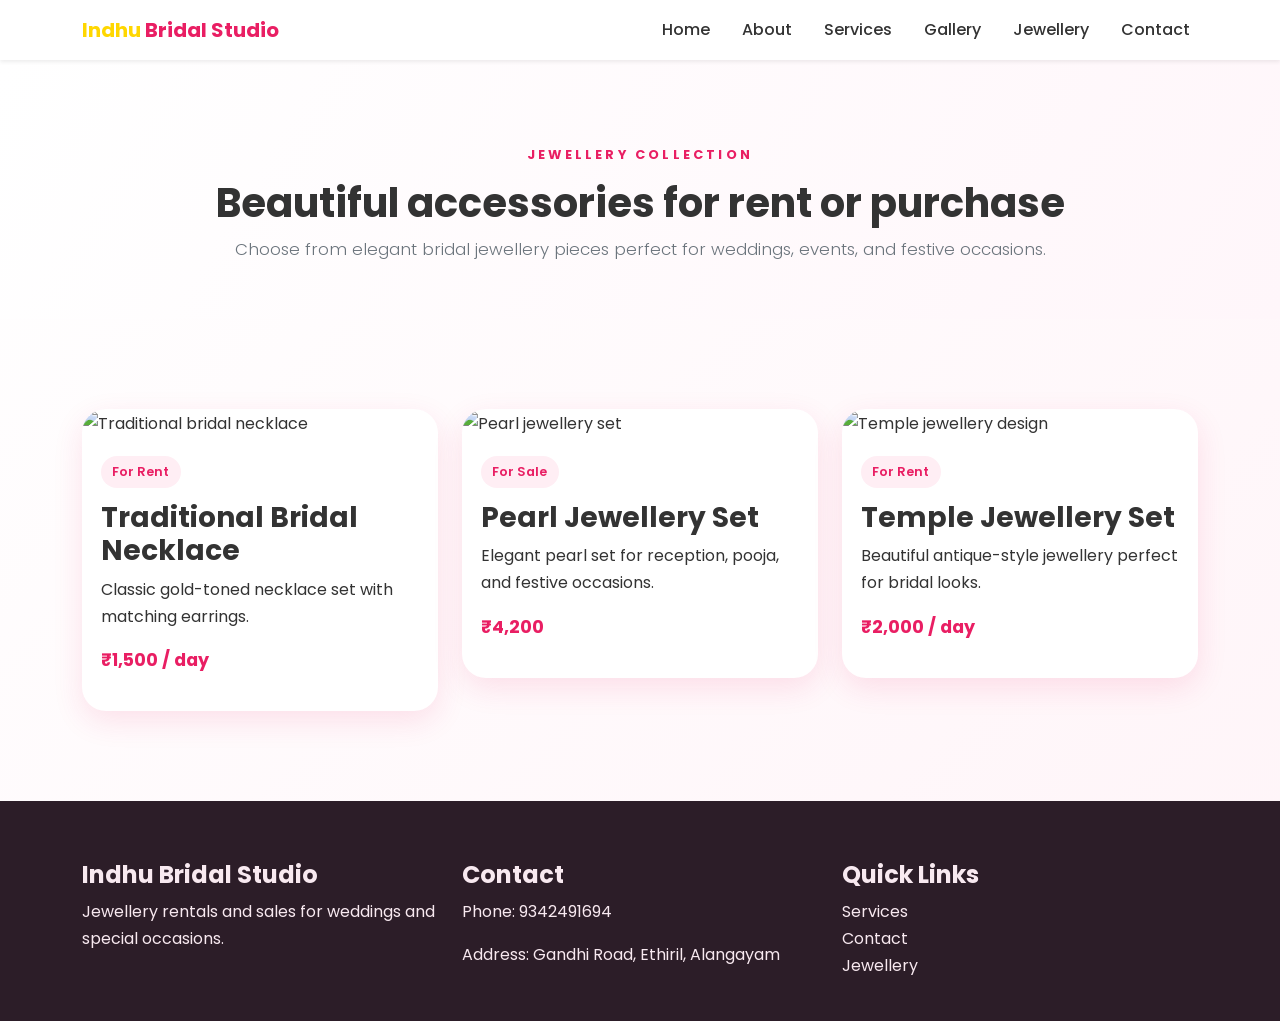
==== jewellery.html @ 1f91585e "Add files via upload" ====
<!DOCTYPE html>
<html lang="en">
  <head>
    <meta charset="UTF-8" />
    <meta name="viewport" content="width=device-width, initial-scale=1.0" />
    <meta name="description" content="Browse jewellery available for rent or sale at Indhu Bridal Studio & Beauty Care." />
    <title>Jewellery for Rent & Sale | Indhu Bridal Studio</title>
    <link rel="preconnect" href="https://fonts.googleapis.com" />
    <link rel="preconnect" href="https://fonts.gstatic.com" crossorigin />
    <link href="https://fonts.googleapis.com/css2?family=Poppins:wght@300;400;500;600;700&display=swap" rel="stylesheet" />
    <link href="https://cdn.jsdelivr.net/npm/bootstrap@5.3.3/dist/css/bootstrap.min.css" rel="stylesheet" />
    <link rel="stylesheet" href="style.css" />
  </head>
  <body>
    <nav class="navbar navbar-expand-lg navbar-light bg-white shadow-sm sticky-top">
      <div class="container">
        <a class="navbar-brand fw-bold" href="index.html">
          <span class="brand-accent">Indhu</span> Bridal Studio
        </a>
        <button class="navbar-toggler" type="button" data-bs-toggle="collapse" data-bs-target="#navbarNav" aria-controls="navbarNav" aria-expanded="false" aria-label="Toggle navigation">
          <span class="navbar-toggler-icon"></span>
        </button>
        <div class="collapse navbar-collapse justify-content-end" id="navbarNav">
          <ul class="navbar-nav gap-lg-3">
            <li class="nav-item"><a class="nav-link" href="index.html#home">Home</a></li>
            <li class="nav-item"><a class="nav-link" href="index.html#about">About</a></li>
            <li class="nav-item"><a class="nav-link" href="index.html#services">Services</a></li>
            <li class="nav-item"><a class="nav-link" href="index.html#gallery">Gallery</a></li>
            <li class="nav-item"><a class="nav-link active" href="jewellery.html">Jewellery</a></li>
            <li class="nav-item"><a class="nav-link" href="index.html#contact">Contact</a></li>
          </ul>
        </div>
      </div>
    </nav>

    <header class="jewellery-hero">
      <div class="container text-center">
        <p class="eyebrow">Jewellery Collection</p>
        <h1>Beautiful accessories for rent or purchase</h1>
        <p class="lead">Choose from elegant bridal jewellery pieces perfect for weddings, events, and festive occasions.</p>
      </div>
    </header>

    <main class="section">
      <div class="container">
        <div class="row g-4">
          <div class="col-md-6 col-lg-4">
            <div class="jewel-card">
              <img src="https://images.unsplash.com/photo-1617038260897-41a1f14a8ca0?auto=format&fit=crop&w=900&q=80" alt="Traditional bridal necklace" />
              <div class="jewel-body">
                <span class="tag">For Rent</span>
                <h3>Traditional Bridal Necklace</h3>
                <p>Classic gold-toned necklace set with matching earrings.</p>
                <p class="price-badge">₹1,500 / day</p>
              </div>
            </div>
          </div>
          <div class="col-md-6 col-lg-4">
            <div class="jewel-card">
              <img src="https://images.unsplash.com/photo-1617038260897-41a1f14a8ca0?auto=format&fit=crop&w=900&q=80" alt="Pearl jewellery set" />
              <div class="jewel-body">
                <span class="tag">For Sale</span>
                <h3>Pearl Jewellery Set</h3>
                <p>Elegant pearl set for reception, pooja, and festive occasions.</p>
                <p class="price-badge">₹4,200</p>
              </div>
            </div>
          </div>
          <div class="col-md-6 col-lg-4">
            <div class="jewel-card">
              <img src="https://images.unsplash.com/photo-1617038260897-41a1f14a8ca0?auto=format&fit=crop&w=900&q=80" alt="Temple jewellery design" />
              <div class="jewel-body">
                <span class="tag">For Rent</span>
                <h3>Temple Jewellery Set</h3>
                <p>Beautiful antique-style jewellery perfect for bridal looks.</p>
                <p class="price-badge">₹2,000 / day</p>
              </div>
            </div>
          </div>
        </div>
      </div>
    </main>

    <footer class="footer">
      <div class="container">
        <div class="row g-4">
          <div class="col-md-4">
            <h4>Indhu Bridal Studio</h4>
            <p>Jewellery rentals and sales for weddings and special occasions.</p>
          </div>
          <div class="col-md-4">
            <h4>Contact</h4>
            <p>Phone: 9342491694</p>
            <p>Address: Gandhi Road, Ethiril, Alangayam</p>
          </div>
          <div class="col-md-4">
            <h4>Quick Links</h4>
            <ul class="list-unstyled">
              <li><a href="index.html#services">Services</a></li>
              <li><a href="index.html#contact">Contact</a></li>
              <li><a href="jewellery.html">Jewellery</a></li>
            </ul>
          </div>
        </div>
      </div>
    </footer>

    <script src="https://cdn.jsdelivr.net/npm/bootstrap@5.3.3/dist/js/bootstrap.bundle.min.js"></script>
  </body>
</html>
---- style.css ----
:root {
  --pink: #E91E63;
  --pink-dark: #c2185b;
  --gold: #FFD700;
  --text: #333333;
  --muted: #6c757d;
  --bg: #fffdfd;
  --shadow: 0 10px 30px rgba(233, 30, 99, 0.12);
}

* {
  box-sizing: border-box;
}

html {
  scroll-behavior: smooth;
}

body {
  font-family: 'Poppins', sans-serif;
  color: var(--text);
  background: linear-gradient(135deg, #fff 0%, #fff4f8 100%);
  line-height: 1.7;
}

a {
  text-decoration: none;
  color: inherit;
}

.navbar-brand {
  color: var(--pink) !important;
  font-size: 1.25rem;
}

.brand-accent {
  color: var(--gold);
}

.navbar-nav .nav-link {
  color: var(--text) !important;
  font-weight: 500;
}

.navbar-nav .nav-link:hover {
  color: var(--pink) !important;
}

.hero-section {
  min-height: 90vh;
  display: flex;
  align-items: center;
  background: radial-gradient(circle at top left, rgba(255, 215, 0, 0.13), transparent 30%), linear-gradient(120deg, #fff 0%, #fff5f9 100%);
}

.eyebrow {
  display: inline-block;
  text-transform: uppercase;
  letter-spacing: 0.25em;
  font-size: 0.8rem;
  font-weight: 700;
  color: var(--pink);
  margin-bottom: 0.8rem;
}

h1, h2, h3, h4 {
  font-weight: 700;
}

.hero-section h1 {
  font-size: clamp(2.2rem, 4vw, 3.6rem);
  line-height: 1.2;
  margin-bottom: 1rem;
}

.lead {
  font-size: 1.05rem;
  color: var(--muted);
}

.btn-primary {
  background-color: var(--pink);
  border: none;
  color: #fff;
  border-radius: 50px;
  padding: 0.8rem 1.4rem;
  box-shadow: var(--shadow);
}

.btn-primary:hover {
  background-color: var(--pink-dark);
  transform: translateY(-2px);
}

.btn-outline {
  border: 1px solid var(--pink);
  color: var(--pink);
  border-radius: 50px;
  padding: 0.8rem 1.4rem;
}

.btn-outline:hover {
  background-color: var(--pink);
  color: #fff;
}

.hero-card, .contact-card, .info-box, .service-card, .gallery-item, .price-card, .testimonial-card {
  background: #fff;
  border-radius: 24px;
  box-shadow: var(--shadow);
  transition: all 0.3s ease;
}

.hero-card {
  overflow: hidden;
  padding: 0.6rem;
}

.hero-card img {
  width: 100%;
  height: 420px;
  object-fit: cover;
  border-radius: 18px;
}

.section {
  padding: 90px 0;
}

.bg-soft {
  background: rgba(255, 244, 248, 0.7);
}

.section-heading h2 {
  font-size: clamp(1.7rem, 3vw, 2.4rem);
  margin-bottom: 0.4rem;
}

.feature-card, .service-card, .price-card, .testimonial-card, .contact-card {
  padding: 1.4rem;
}

.feature-card:hover, .service-card:hover, .price-card:hover, .gallery-item:hover, .testimonial-card:hover {
  transform: translateY(-6px);
  box-shadow: 0 16px 35px rgba(233, 30, 99, 0.16);
}

.service-icon {
  font-size: 2rem;
  margin-bottom: 0.8rem;
}

.gallery-item {
  overflow: hidden;
  padding: 0.5rem;
}

.gallery-item img {
  width: 100%;
  height: 240px;
  object-fit: cover;
  border-radius: 16px;
  transition: transform 0.4s ease;
}

.gallery-item:hover img {
  transform: scale(1.06);
}

.price-card {
  text-align: center;
  border: 1px solid #f7dce8;
}

.price-card.featured {
  border: 2px solid var(--gold);
  background: linear-gradient(135deg, #fff8d9, #fff);
}

.price {
  font-size: 1.8rem;
  color: var(--pink);
  font-weight: 700;
}

.testimonial-slider {
  position: relative;
  min-height: 180px;
}

.testimonial-card {
  display: none;
  text-align: center;
}

.testimonial-card.active {
  display: block;
  animation: fadeIn 0.6s ease;
}

.rating-summary {
  background: #fff;
  border-radius: 20px;
  padding: 1.2rem;
  box-shadow: var(--shadow);
  text-align: center;
}

.rating-value {
  font-size: 2rem;
  font-weight: 700;
  color: var(--pink);
}

.stars {
  color: var(--gold);
  letter-spacing: 0.2em;
  font-size: 1rem;
  margin: 0.25rem 0;
}

@keyframes fadeIn {
  from { opacity: 0; transform: translateY(10px); }
  to { opacity: 1; transform: translateY(0); }
}

.maps-embed {
  width: 100%;
  min-height: 260px;
  border: 0;
  border-radius: 16px;
  margin: 1rem 0;
  box-shadow: var(--shadow);
}

.form-control {
  border-radius: 12px;
  padding: 0.85rem 1rem;
  border: 1px solid #f2d2de;
}

.form-control:focus {
  box-shadow: 0 0 0 0.2rem rgba(233, 30, 99, 0.15);
  border-color: var(--pink);
}

.footer {
  background: #2c1d28;
  color: #f8e9f0;
  padding: 60px 0 25px;
}

.footer a {
  color: #f8e9f0;
}

.footer-bottom {
  border-top: 1px solid rgba(255,255,255,0.12);
}

.social-links a {
  font-size: 1.2rem;
  margin-right: 0.8rem;
}

.scroll-top, .floating-whatsapp {
  position: fixed;
  right: 20px;
  display: grid;
  place-items: center;
  width: 50px;
  height: 50px;
  border-radius: 50%;
  background: var(--pink);
  color: white;
  box-shadow: var(--shadow);
  z-index: 1000;
  transition: all 0.3s ease;
}

.scroll-top {
  bottom: 90px;
  opacity: 0;
  visibility: hidden;
}

.scroll-top.show {
  opacity: 1;
  visibility: visible;
}

.floating-whatsapp {
  bottom: 20px;
  font-size: 1.4rem;
  background: #25D366;
}

.scroll-top:hover, .floating-whatsapp:hover {
  transform: translateY(-3px);
}

.jewellery-hero {
  background: linear-gradient(120deg, #fff 0%, #fff6fa 100%);
  padding: 80px 0 40px;
}

.jewel-card {
  border-radius: 24px;
  overflow: hidden;
  background: #fff;
  box-shadow: var(--shadow);
  transition: transform 0.3s ease;
}

.jewel-card:hover {
  transform: translateY(-5px);
}

.jewel-card img {
  width: 100%;
  height: 220px;
  object-fit: cover;
}

.jewel-body {
  padding: 1.2rem;
}

.tag {
  display: inline-block;
  padding: 0.3rem 0.7rem;
  border-radius: 999px;
  background: #ffeef4;
  color: var(--pink);
  font-size: 0.8rem;
  font-weight: 600;
  margin-bottom: 0.8rem;
}

.price-badge {
  color: var(--pink);
  font-weight: 700;
  font-size: 1.1rem;
}

@media (max-width: 768px) {
  .hero-section {
    min-height: auto;
    padding-top: 2rem;
  }

  .hero-card img {
    height: 300px;
  }

  .section {
    padding: 70px 0;
  }
}
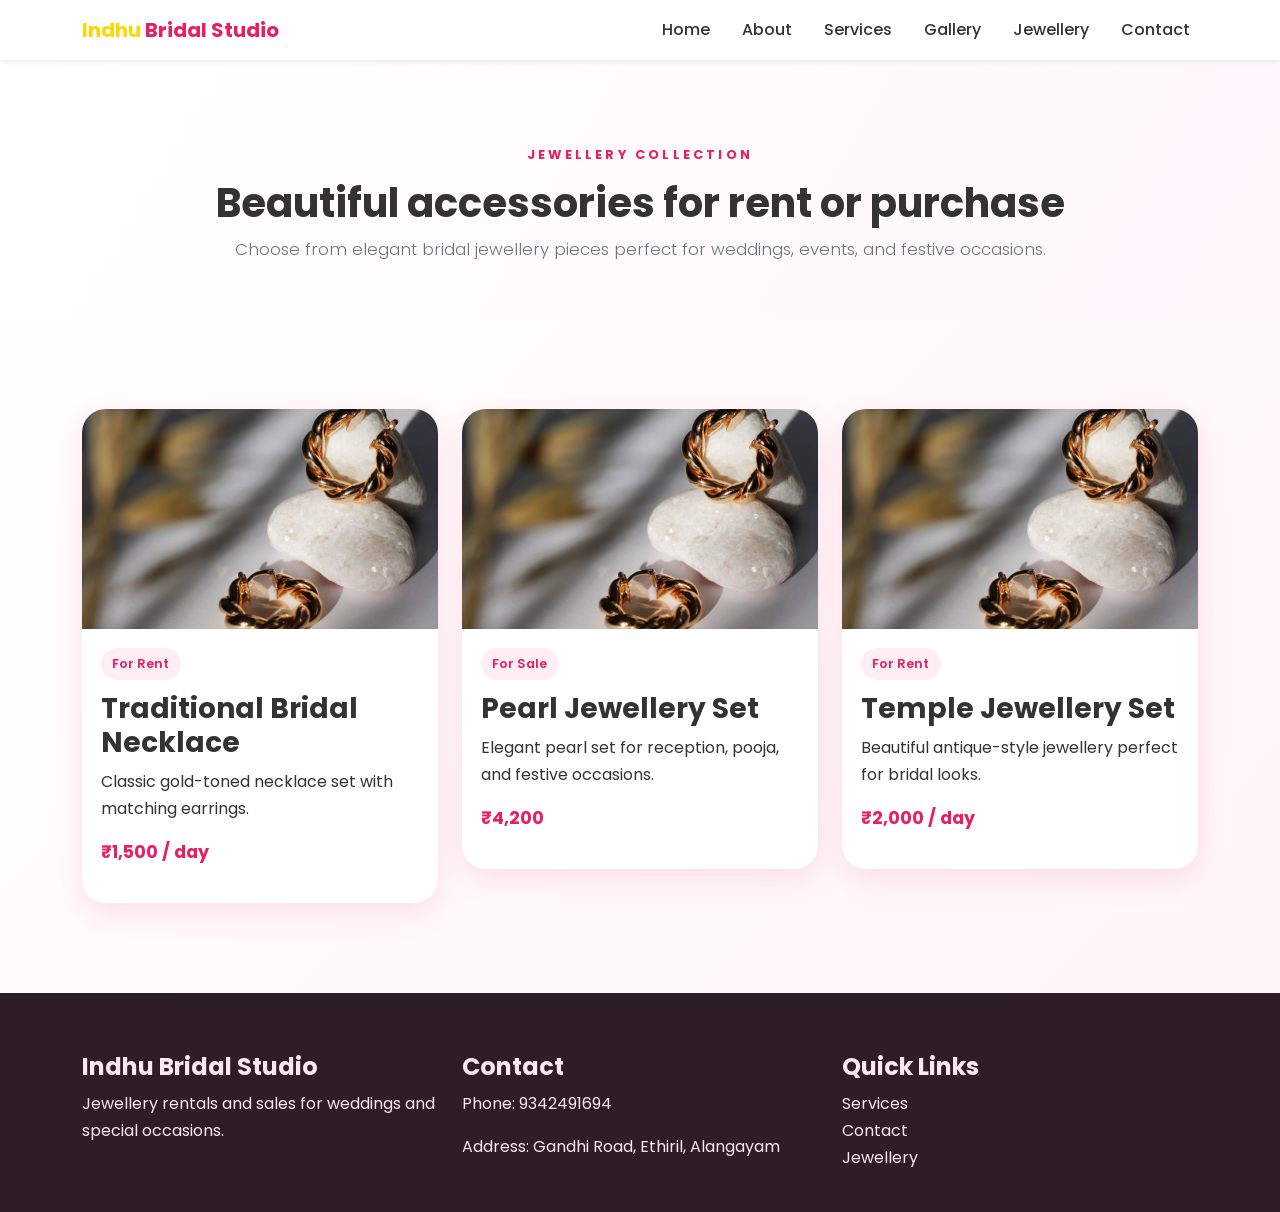
==== commit 630461e9: "photos" ====
--- a/jewellery.html
+++ b/jewellery.html
@@ -46,7 +46,7 @@
         <div class="row g-4">
           <div class="col-md-6 col-lg-4">
             <div class="jewel-card">
-              <img src="https://images.unsplash.com/photo-1617038260897-41a1f14a8ca0?auto=format&fit=crop&w=900&q=80" alt="Traditional bridal necklace" />
+              <img src="images/jewellery.jpg" alt="Traditional bridal necklace" />
               <div class="jewel-body">
                 <span class="tag">For Rent</span>
                 <h3>Traditional Bridal Necklace</h3>
@@ -57,7 +57,7 @@
           </div>
           <div class="col-md-6 col-lg-4">
             <div class="jewel-card">
-              <img src="https://images.unsplash.com/photo-1617038260897-41a1f14a8ca0?auto=format&fit=crop&w=900&q=80" alt="Pearl jewellery set" />
+              <img src="images/jewellery.jpg" alt="Pearl jewellery set" />
               <div class="jewel-body">
                 <span class="tag">For Sale</span>
                 <h3>Pearl Jewellery Set</h3>
@@ -68,7 +68,7 @@
           </div>
           <div class="col-md-6 col-lg-4">
             <div class="jewel-card">
-              <img src="https://images.unsplash.com/photo-1617038260897-41a1f14a8ca0?auto=format&fit=crop&w=900&q=80" alt="Temple jewellery design" />
+              <img src="images/jewellery.jpg" alt="Temple jewellery design" />
               <div class="jewel-body">
                 <span class="tag">For Rent</span>
                 <h3>Temple Jewellery Set</h3>
--- a/style.css
+++ b/style.css
@@ -14,6 +14,7 @@
 
 html {
   scroll-behavior: smooth;
+  overflow-x: hidden;
 }
 
 body {
@@ -21,6 +22,7 @@
   color: var(--text);
   background: linear-gradient(135deg, #fff 0%, #fff4f8 100%);
   line-height: 1.7;
+  overflow-x: hidden;
 }
 
 a {
@@ -357,3 +359,5 @@
     padding: 70px 0;
   }
 }
+
+
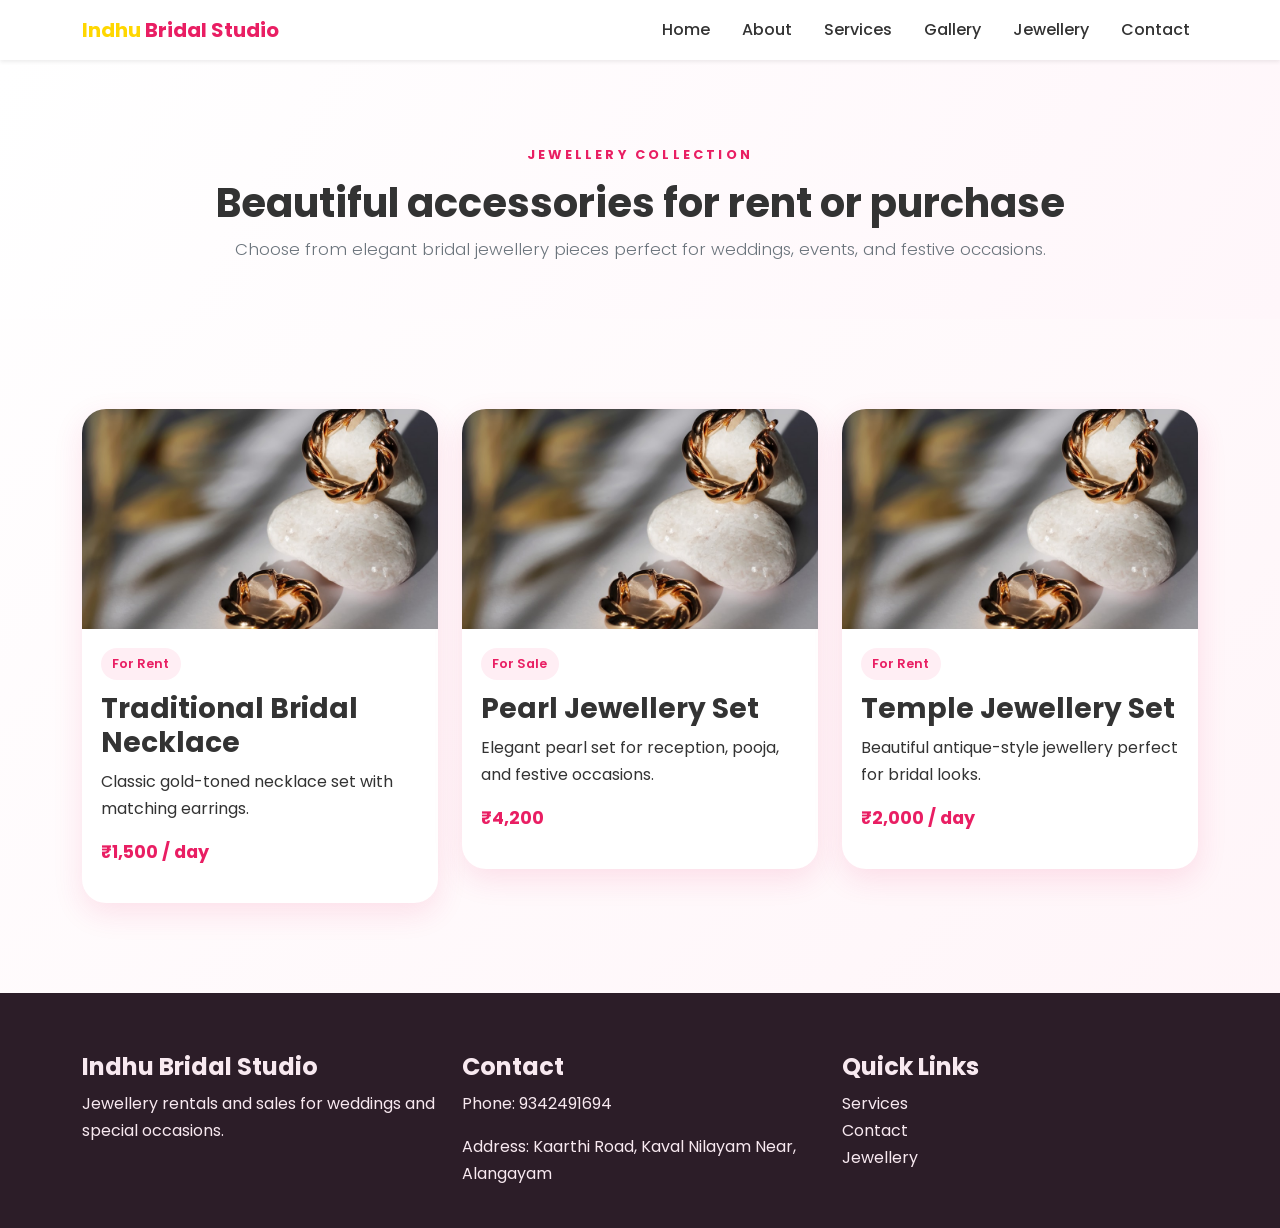
==== commit 5e55637c: "added some animation" ====
--- a/jewellery.html
+++ b/jewellery.html
@@ -91,7 +91,7 @@
           <div class="col-md-4">
             <h4>Contact</h4>
             <p>Phone: 9342491694</p>
-            <p>Address: Gandhi Road, Ethiril, Alangayam</p>
+            <p>Address: Kaarthi Road, Kaval Nilayam Near, Alangayam</p>
           </div>
           <div class="col-md-4">
             <h4>Quick Links</h4>
--- a/style.css
+++ b/style.css
@@ -361,3 +361,4 @@
 }
 
 
+
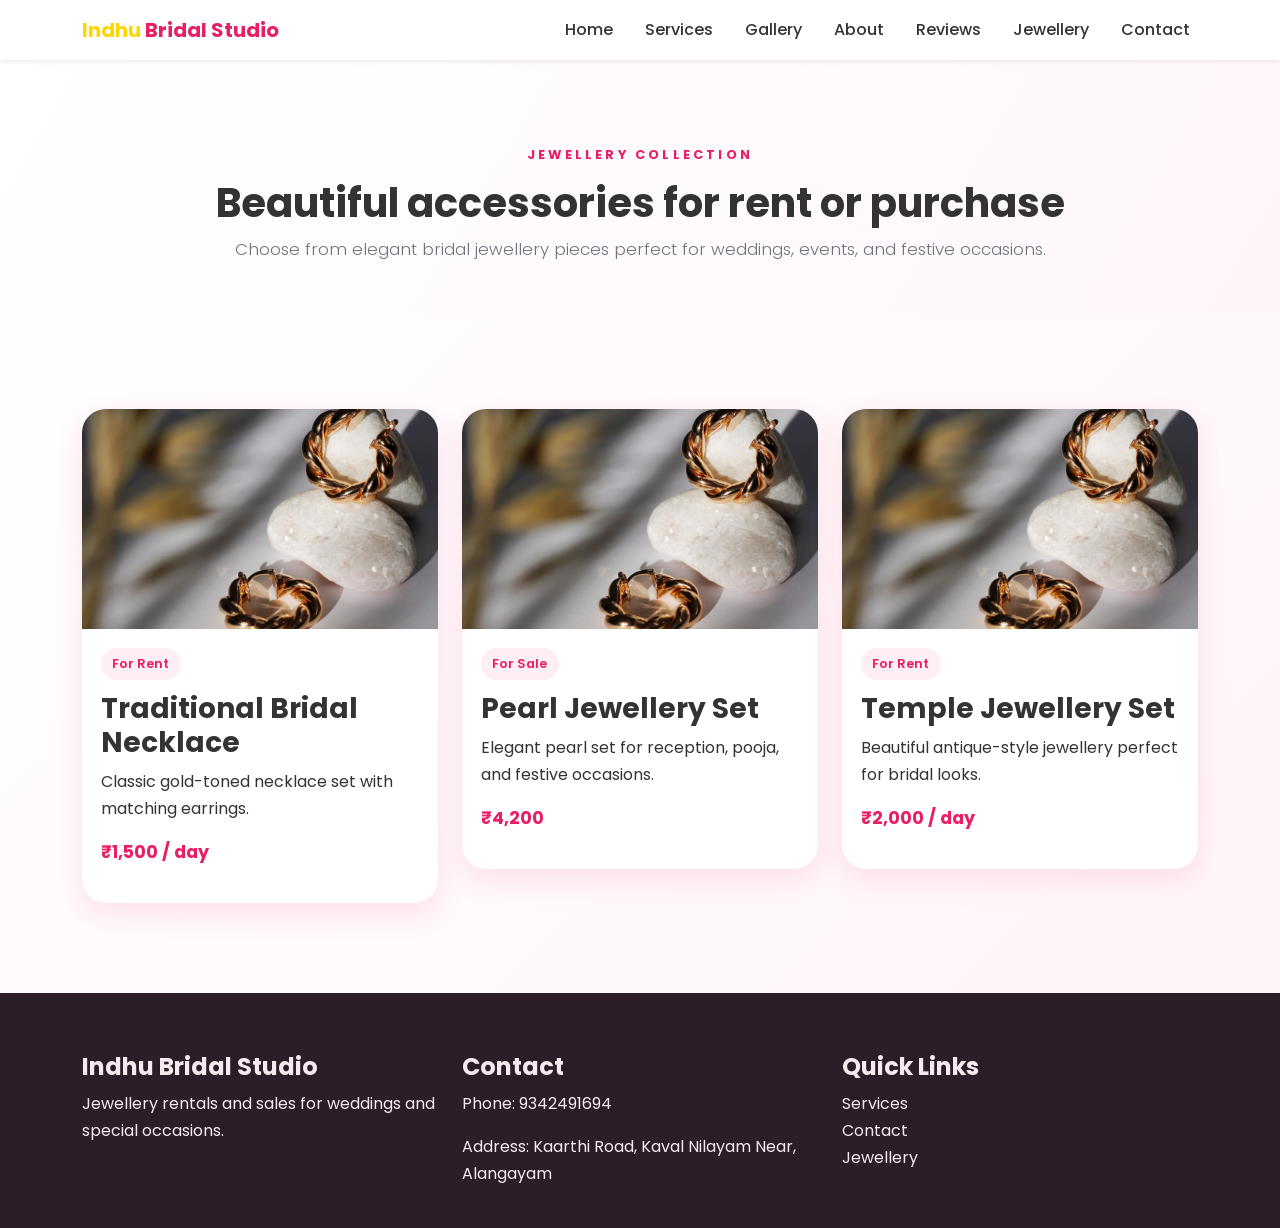
==== commit 51a44f4f: "updated navigation bar" ====
--- a/jewellery.html
+++ b/jewellery.html
@@ -23,9 +23,10 @@
         <div class="collapse navbar-collapse justify-content-end" id="navbarNav">
           <ul class="navbar-nav gap-lg-3">
             <li class="nav-item"><a class="nav-link" href="index.html#home">Home</a></li>
-            <li class="nav-item"><a class="nav-link" href="index.html#about">About</a></li>
             <li class="nav-item"><a class="nav-link" href="index.html#services">Services</a></li>
             <li class="nav-item"><a class="nav-link" href="index.html#gallery">Gallery</a></li>
+            <li class="nav-item"><a class="nav-link" href="index.html#about">About</a></li>
+            <li class="nav-item"><a class="nav-link" href="index.html#testimonials">Reviews</a></li>
             <li class="nav-item"><a class="nav-link active" href="jewellery.html">Jewellery</a></li>
             <li class="nav-item"><a class="nav-link" href="index.html#contact">Contact</a></li>
           </ul>
--- a/style.css
+++ b/style.css
@@ -152,21 +152,229 @@
   margin-bottom: 0.8rem;
 }
 
+.gallery-section {
+  position: relative;
+  overflow: hidden;
+  padding-top: 50px;
+  padding-bottom: 50px;
+  background-color: var(--bg-soft, #faf3f6);
+}
+
+.gallery-grid {
+  display: grid;
+  grid-template-columns: repeat(3, 1fr);
+  gap: 2px;
+  margin-top: 5px;
+}
+
 .gallery-item {
+  position: relative;
+  border-radius: 10px;
   overflow: hidden;
-  padding: 0.5rem;
+  box-shadow: 0 10px 30px rgba(0, 0, 0, 0.05);
+  aspect-ratio: 4 / 5;
+  background-color: #2c1d28;
+  cursor: pointer;
+  transition: transform 0.4s cubic-bezier(0.165, 0.84, 0.44, 1), box-shadow 0.4s ease;
 }
 
 .gallery-item img {
   width: 100%;
-  height: 240px;
+  height: 100%;
   object-fit: cover;
-  border-radius: 16px;
-  transition: transform 0.4s ease;
+  display: block;
+  transition: transform 0.6s cubic-bezier(0.165, 0.84, 0.44, 1);
+}
+
+.gallery-item-overlay {
+  position: absolute;
+  inset: 0;
+  background: linear-gradient(to top, rgba(44, 29, 40, 0.88) 0%, rgba(44, 29, 40, 0.2) 100%);
+  display: flex;
+  align-items: flex-end;
+  justify-content: center;
+  padding: 1.5rem;
+  opacity: 0;
+  transition: opacity 0.4s ease;
+}
+
+.view-btn {
+  font-family: 'Poppins', sans-serif;
+  font-size: 0.9rem;
+  font-weight: 500;
+  color: #fff;
+  background: var(--pink, #E91E63);
+  padding: 0.6rem 1.2rem;
+  border-radius: 999px;
+  box-shadow: 0 4px 15px rgba(233, 30, 99, 0.3);
+  transform: translateY(10px);
+  transition: transform 0.4s cubic-bezier(0.165, 0.84, 0.44, 1);
+}
+
+.gallery-item:hover {
+  transform: translateY(-8px);
+  box-shadow: 0 20px 40px rgba(44, 29, 40, 0.15);
 }
 
 .gallery-item:hover img {
   transform: scale(1.06);
+}
+
+.gallery-item:hover .gallery-item-overlay {
+  opacity: 1;
+}
+
+.gallery-item:hover .view-btn {
+  transform: translateY(0);
+}
+
+.gallery-description {
+  max-width: 700px;
+  margin: 0 auto;
+  color: var(--muted, #666);
+  font-size: 1.04rem;
+  line-height: 1.8;
+}
+
+.gallery-section .reveal {
+  opacity: 0;
+  transform: translateY(24px);
+  transition: opacity 0.75s ease, transform 0.75s ease;
+}
+
+.gallery-section .reveal.is-visible {
+  opacity: 1;
+  transform: translateY(0);
+}
+
+@media (prefers-reduced-motion: reduce) {
+  .gallery-item,
+  .gallery-item img,
+  .gallery-item-overlay,
+  .view-btn,
+  .gallery-section .reveal {
+    transition: none !important;
+    animation: none !important;
+  }
+}
+
+.gallery-modal {
+  position: fixed;
+  inset: 0;
+  background: rgba(17, 17, 17, 0.8);
+  display: flex;
+  align-items: center;
+  justify-content: center;
+  padding: 1.5rem;
+  opacity: 0;
+  visibility: hidden;
+  transition: opacity 0.35s ease, visibility 0.35s ease;
+  z-index: 2000;
+}
+
+.gallery-modal.is-open {
+  opacity: 1;
+  visibility: visible;
+}
+
+.gallery-modal-inner {
+  position: relative;
+  width: min(1040px, 100%);
+  display: grid;
+  grid-template-columns: auto minmax(0, 1fr) auto;
+  align-items: center;
+  gap: 1rem;
+}
+
+.gallery-modal-stage {
+  position: relative;
+  background: rgba(255, 255, 255, 0.04);
+  border-radius: 24px;
+  overflow: hidden;
+  box-shadow: 0 30px 80px rgba(0, 0, 0, 0.35);
+}
+
+.gallery-modal-stage img {
+  display: block;
+  width: min(86vw, 900px);
+  max-height: 82vh;
+  object-fit: contain;
+  border-radius: 24px;
+}
+
+.gallery-modal-caption {
+  position: absolute;
+  left: 1.2rem;
+  bottom: 1.2rem;
+  padding: 0.45rem 0.85rem;
+  border-radius: 999px;
+  background: rgba(255, 255, 255, 0.16);
+  backdrop-filter: blur(6px);
+  color: #fff;
+  font-size: 0.8rem;
+  letter-spacing: 0.08em;
+  text-transform: uppercase;
+}
+
+.gallery-modal-nav,
+.gallery-modal-close {
+  width: 48px;
+  height: 48px;
+  border: 1px solid rgba(255, 255, 255, 0.25);
+  border-radius: 50%;
+  background: rgba(255, 255, 255, 0.08);
+  color: #fff;
+  font-size: 1.5rem;
+  line-height: 1;
+  display: inline-flex;
+  align-items: center;
+  justify-content: center;
+  cursor: pointer;
+  transition: transform 0.3s ease, background 0.3s ease;
+}
+
+.gallery-modal-nav:hover,
+.gallery-modal-close:hover {
+  transform: translateY(-2px);
+  background: rgba(255, 255, 255, 0.16);
+}
+
+.gallery-modal-close {
+  position: absolute;
+  top: 1.25rem;
+  right: 1.25rem;
+  z-index: 2;
+}
+
+@media (max-width: 768px) {
+  .gallery-grid {
+    grid-template-columns: repeat(2, minmax(0, 1fr));
+    gap: 10px;
+  }
+
+  .gallery-modal-inner {
+    grid-template-columns: 1fr;
+  }
+
+  .gallery-modal-nav {
+    display: none;
+  }
+}
+
+@media (max-width: 576px) {
+  .gallery-grid {
+    grid-template-columns: 1fr;
+    gap: 15px;
+  }
+
+  .gallery-modal {
+    padding: 1rem;
+  }
+
+  .gallery-modal-stage img {
+    width: 92vw;
+    max-height: 65vh;
+  }
 }
 
 .price-card {
@@ -265,40 +473,141 @@
   margin-right: 0.8rem;
 }
 
+.floating-actions-stack {
+  position: fixed;
+  bottom: 24px;
+  right: 24px;
+  display: flex;
+  flex-direction: column;
+  align-items: flex-end;
+  gap: 16px;
+  z-index: 1000;
+  transition: bottom 0.4s cubic-bezier(0.16, 1, 0.3, 1);
+}
+
 .scroll-top, .floating-whatsapp {
-  position: fixed;
-  right: 20px;
-  display: grid;
-  place-items: center;
+  display: flex;
+  align-items: center;
+  justify-content: center;
   width: 50px;
   height: 50px;
   border-radius: 50%;
-  background: var(--pink);
   color: white;
   box-shadow: var(--shadow);
-  z-index: 1000;
-  transition: all 0.3s ease;
+  transition: all 0.3s cubic-bezier(0.25, 1, 0.5, 1);
 }
 
 .scroll-top {
-  bottom: 90px;
+  background: var(--pink);
   opacity: 0;
   visibility: hidden;
+  pointer-events: none;
+  transform: scale(0.8);
+  height: 0;
+  margin-top: -16px; /* Offsets the flex gap when hidden */
+  transition: opacity 0.3s cubic-bezier(0.25, 1, 0.5, 1), 
+              transform 0.3s cubic-bezier(0.25, 1, 0.5, 1), 
+              height 0.3s cubic-bezier(0.25, 1, 0.5, 1), 
+              margin-top 0.3s cubic-bezier(0.25, 1, 0.5, 1);
 }
 
 .scroll-top.show {
   opacity: 1;
   visibility: visible;
+  pointer-events: auto;
+  transform: scale(1);
+  height: 50px;
+  margin-top: 0;
 }
 
 .floating-whatsapp {
-  bottom: 20px;
   font-size: 1.4rem;
   background: #25D366;
 }
 
 .scroll-top:hover, .floating-whatsapp:hover {
-  transform: translateY(-3px);
+  transform: translateY(-3px) scale(1.05);
+}
+
+/* Premium Success Toast */
+.whatsapp-success-toast {
+  position: fixed;
+  bottom: 24px;
+  left: 24px;
+  background: rgba(41, 13, 37, 0.95);
+  backdrop-filter: blur(12px);
+  border: 1px solid rgba(212, 175, 122, 0.3);
+  padding: 16px 20px;
+  border-radius: 16px;
+  box-shadow: 0 10px 30px rgba(0, 0, 0, 0.2);
+  display: flex;
+  align-items: center;
+  gap: 14px;
+  z-index: 1100;
+  max-width: 380px;
+  opacity: 0;
+  visibility: hidden;
+  transform: translateY(20px) scale(0.95);
+  transition: all 0.4s cubic-bezier(0.16, 1, 0.3, 1);
+}
+
+.whatsapp-success-toast.show {
+  opacity: 1;
+  visibility: visible;
+  transform: translateY(0) scale(1);
+}
+
+.whatsapp-success-toast .toast-icon {
+  font-size: 24px;
+  background: rgba(212, 175, 122, 0.15);
+  padding: 8px;
+  border-radius: 12px;
+  display: flex;
+  align-items: center;
+  justify-content: center;
+}
+
+.whatsapp-success-toast .toast-content {
+  flex: 1;
+}
+
+.whatsapp-success-toast .toast-title {
+  font-family: 'Poppins', sans-serif;
+  font-size: 14px;
+  font-weight: 600;
+  color: #D4AF7A;
+  margin: 0 0 4px 0;
+}
+
+.whatsapp-success-toast .toast-msg {
+  font-family: 'Poppins', sans-serif;
+  font-size: 12px;
+  color: rgba(255, 255, 255, 0.85);
+  margin: 0;
+  line-height: 1.4;
+}
+
+.whatsapp-success-toast .toast-close-btn {
+  background: none;
+  border: none;
+  color: rgba(255, 255, 255, 0.5);
+  font-size: 20px;
+  cursor: pointer;
+  padding: 0 4px;
+  transition: color 0.2s ease;
+}
+
+.whatsapp-success-toast .toast-close-btn:hover {
+  color: #FFFFFF;
+}
+
+@media (max-width: 576px) {
+  .whatsapp-success-toast {
+    left: 16px;
+    right: 16px;
+    max-width: none;
+    bottom: 16px;
+  }
 }
 
 .jewellery-hero {
@@ -360,5 +669,228 @@
   }
 }
 
-
-
+.about-section {
+  position: relative;
+  overflow: hidden;
+}
+
+.about-section::before,
+.about-section::after {
+  content: '';
+  position: absolute;
+  border-radius: 50%;
+  filter: blur(60px);
+  opacity: 0.25;
+  pointer-events: none;
+}
+
+.about-section::before {
+  width: 220px;
+  height: 220px;
+  background: var(--gold);
+  top: 80px;
+  left: -80px;
+}
+
+.about-section::after {
+  width: 260px;
+  height: 260px;
+  background: var(--pink);
+  right: -100px;
+  bottom: 80px;
+}
+
+.about-hero {
+  max-width: min(780px, calc(100% - 2rem));
+  margin: 0 auto;
+  padding: 5.5rem 0 5.75rem;
+  text-align: center;
+  position: relative;
+  isolation: isolate;
+}
+
+.about-hero::before {
+  content: '';
+  position: absolute;
+  inset: 3% 4% auto 4%;
+  height: 94%;
+  border-radius: 32px;
+  z-index: -1;
+  pointer-events: none;
+  animation: aboutFrameGlow 7s ease-in-out infinite alternate;
+}
+
+.about-section .eyebrow {
+  letter-spacing: 0.32em;
+  font-size: 0.8rem;
+  margin-bottom: 1rem;
+}
+
+.about-heading {
+  font-family: 'Playfair Display', serif;
+  font-size: clamp(2.2rem, 4.2vw, 3.2rem);
+  line-height: 1.14;
+  letter-spacing: 0.02em;
+  color: var(--text);
+  margin: 0 auto 1.1rem;
+  max-width: 760px;
+}
+
+.about-divider {
+  width: 86px;
+  height: 1px;
+  margin: 1.2rem auto 1.5rem;
+  background: linear-gradient(90deg, transparent, var(--pink), transparent);
+}
+
+.about-paragraph {
+  max-width: 720px;
+  margin: 0 auto;
+  font-size: clamp(1.05rem, 1.15vw, 1.18rem);
+  line-height: 1.95;
+  color: var(--muted);
+}
+
+.about-service-highlight {
+  color: var(--pink-dark);
+  font-weight: 600;
+  letter-spacing: 0.01em;
+}
+
+.about-section .reveal.is-visible .about-heading {
+  animation: aboutFadeUp 0.8s cubic-bezier(0.2, 0.8, 0.2, 1) both;
+}
+
+.about-section .reveal.is-visible .about-divider {
+  animation: aboutDivider 0.9s cubic-bezier(0.2, 0.8, 0.2, 1) 0.15s both;
+}
+
+.about-section .reveal.is-visible .about-paragraph {
+  animation: aboutFadeUp 1s cubic-bezier(0.2, 0.8, 0.2, 1) 0.25s both;
+}
+
+@keyframes aboutFadeUp {
+  from {
+    opacity: 0;
+    transform: translateY(22px);
+  }
+  to {
+    opacity: 1;
+    transform: translateY(0);
+  }
+}
+
+@keyframes aboutDivider {
+  from {
+    transform: scaleX(0.7);
+    opacity: 0;
+  }
+  to {
+    transform: scaleX(1);
+    opacity: 1;
+  }
+}
+
+@keyframes aboutFrameGlow {
+  0% {
+    transform: translateY(0px);
+    opacity: 0.55;
+  }
+  100% {
+    transform: translateY(-6px);
+    opacity: 0.9;
+  }
+}
+
+@media (max-width: 768px) {
+  .about-hero {
+    padding: 4.2rem 0 4.6rem;
+  }
+
+  .about-heading {
+    font-size: clamp(1.8rem, 5vw, 2.5rem);
+  }
+}
+
+@media (max-width: 576px) {
+  .about-hero {
+    max-width: 100%;
+    padding: 3.4rem 0 3.8rem;
+  }
+
+  .about-heading {
+    font-size: clamp(1.7rem, 4.6vw, 2.2rem);
+    line-height: 1.2;
+  }
+
+  .about-paragraph {
+    font-size: 0.98rem;
+    line-height: 1.8;
+  }
+}
+
+@media (prefers-reduced-motion: reduce) {
+  .reveal {
+    transition: none !important;
+    transform: none !important;
+  }
+
+  .about-hero::before,
+  .about-section .reveal.is-visible .about-heading,
+  .about-section .reveal.is-visible .about-divider,
+  .about-section .reveal.is-visible .about-paragraph {
+    animation: none !important;
+  }
+}
+
+.reveal {
+  opacity: 0;
+  transform: translateY(20px);
+  transition: opacity 0.7s ease, transform 0.7s ease;
+}
+
+.reveal.fade-left {
+  transform: translateX(-18px);
+}
+
+.reveal.fade-right {
+  transform: translateX(18px);
+}
+
+.reveal.is-visible {
+  opacity: 1;
+  transform: translate(0, 0);
+}
+
+@keyframes floatSoft {
+  0%, 100% { transform: translateY(0px); }
+  50% { transform: translateY(-8px); }
+}
+
+@media (max-width: 768px) {
+  .about-portrait-card img {
+    height: 360px;
+  }
+
+  .about-philosophy, .about-statement {
+    padding: 1.5rem 1rem;
+  }
+}
+
+@media (max-width: 576px) {
+  .about-badge {
+    position: relative;
+    left: 0;
+    bottom: 0;
+    margin-top: 0.8rem;
+    display: inline-flex;
+  }
+
+  .about-portrait-card {
+    padding: 0.75rem;
+  }
+
+  .about-portrait-card img {
+    height: 320px;
+  }
+}
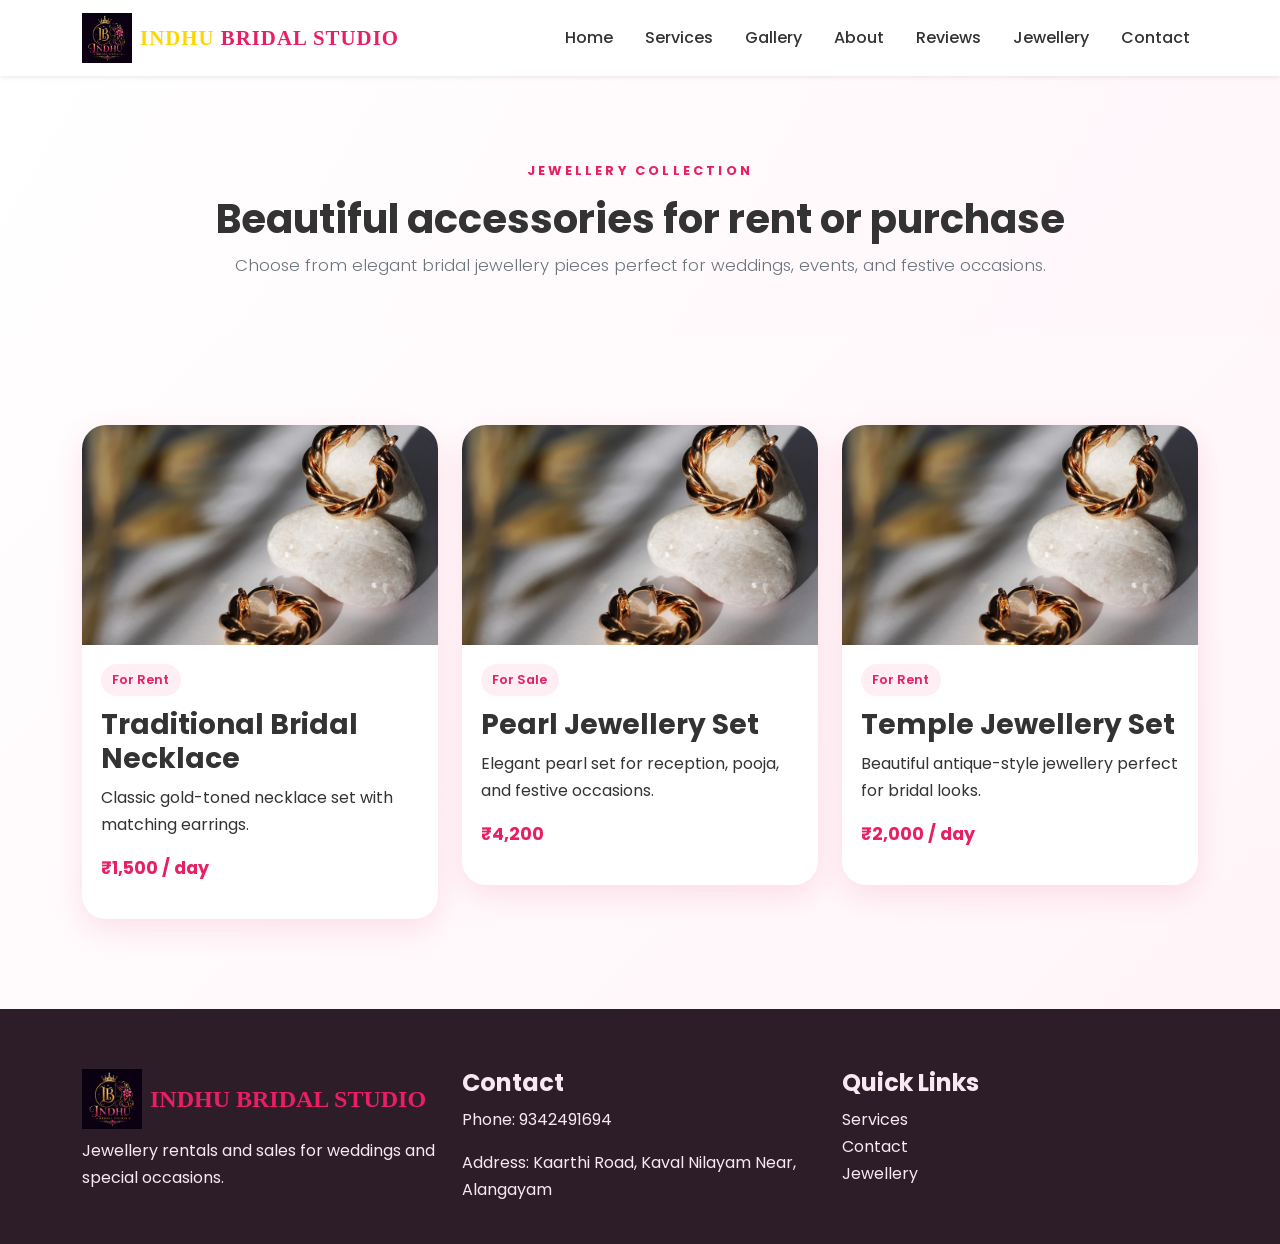
==== commit f69a9276: "added logo" ====
--- a/jewellery.html
+++ b/jewellery.html
@@ -14,8 +14,9 @@
   <body>
     <nav class="navbar navbar-expand-lg navbar-light bg-white shadow-sm sticky-top">
       <div class="container">
-        <a class="navbar-brand fw-bold" href="index.html">
-          <span class="brand-accent">Indhu</span> Bridal Studio
+        <a class="navbar-brand fw-bold d-flex align-items-center gap-2" href="index.html">
+          <img src="images/indhulogo.jpeg" alt="INDHU BRIDAL STUDIO" class="navbar-logo" />
+          <span class="brand-text"><span class="brand-accent">INDHU</span> BRIDAL STUDIO</span>
         </a>
         <button class="navbar-toggler" type="button" data-bs-toggle="collapse" data-bs-target="#navbarNav" aria-controls="navbarNav" aria-expanded="false" aria-label="Toggle navigation">
           <span class="navbar-toggler-icon"></span>
@@ -86,7 +87,10 @@
       <div class="container">
         <div class="row g-4">
           <div class="col-md-4">
-            <h4>Indhu Bridal Studio</h4>
+            <div class="d-flex align-items-center gap-2 mb-2">
+              <img src="images/indhulogo.jpeg" alt="INDHU BRIDAL STUDIO" class="footer-logo" />
+              <h4 class="mb-0" style="font-family: 'Playfair Display', serif; font-weight: 700; color: var(--pink);">INDHU BRIDAL STUDIO</h4>
+            </div>
             <p>Jewellery rentals and sales for weddings and special occasions.</p>
           </div>
           <div class="col-md-4">
--- a/style.css
+++ b/style.css
@@ -35,8 +35,58 @@
   font-size: 1.25rem;
 }
 
+.navbar-logo {
+  height: 50px;
+  width: auto;
+  object-fit: contain;
+}
+
+.mobile-navbar-logo {
+  height: 45px;
+  width: auto;
+  object-fit: contain;
+}
+
+.footer-logo {
+  height: 60px;
+  width: auto;
+  object-fit: contain;
+  margin-bottom: 0px;
+}
+
 .brand-accent {
   color: var(--gold);
+}
+
+.mobile-brand-title {
+  font-family: 'Playfair Display', serif;
+  font-size: 18px;
+  font-weight: 700;
+  letter-spacing: 0.05em;
+  color: #FFFFFF;
+  line-height: 1.1;
+  transition: color 0.4s ease;
+}
+
+.mobile-top-bar.scrolled .mobile-brand-title,
+.mobile-top-bar.bright-bg .mobile-brand-title {
+  color: #1C1C1C;
+}
+
+.mobile-panel-brand-title {
+  font-family: 'Playfair Display', serif;
+  font-size: 18px;
+  font-weight: 700;
+  letter-spacing: 0.05em;
+  color: #1C1C1C;
+  line-height: 1.1;
+}
+
+.navbar-brand .brand-text {
+  font-family: 'Playfair Display', serif;
+  font-weight: 700;
+  letter-spacing: 0.05em;
+  font-size: 1.3rem;
 }
 
 .navbar-nav .nav-link {
@@ -65,7 +115,10 @@
   margin-bottom: 0.8rem;
 }
 
-h1, h2, h3, h4 {
+h1,
+h2,
+h3,
+h4 {
   font-weight: 700;
 }
 
@@ -106,7 +159,13 @@
   color: #fff;
 }
 
-.hero-card, .contact-card, .info-box, .service-card, .gallery-item, .price-card, .testimonial-card {
+.hero-card,
+.contact-card,
+.info-box,
+.service-card,
+.gallery-item,
+.price-card,
+.testimonial-card {
   background: #fff;
   border-radius: 24px;
   box-shadow: var(--shadow);
@@ -138,11 +197,19 @@
   margin-bottom: 0.4rem;
 }
 
-.feature-card, .service-card, .price-card, .testimonial-card, .contact-card {
+.feature-card,
+.service-card,
+.price-card,
+.testimonial-card,
+.contact-card {
   padding: 1.4rem;
 }
 
-.feature-card:hover, .service-card:hover, .price-card:hover, .gallery-item:hover, .testimonial-card:hover {
+.feature-card:hover,
+.service-card:hover,
+.price-card:hover,
+.gallery-item:hover,
+.testimonial-card:hover {
   transform: translateY(-6px);
   box-shadow: 0 16px 35px rgba(233, 30, 99, 0.16);
 }
@@ -161,35 +228,41 @@
 }
 
 .gallery-grid {
-  display: grid;
-  grid-template-columns: repeat(3, 1fr);
-  gap: 2px;
-  margin-top: 5px;
-}
+
+  column-count: 3;
+
+  column-gap: 20px;
+
+}
+
 
 .gallery-item {
   position: relative;
-  border-radius: 10px;
   overflow: hidden;
   box-shadow: 0 10px 30px rgba(0, 0, 0, 0.05);
-  aspect-ratio: 4 / 5;
+  display: inline-block;
   background-color: #2c1d28;
   cursor: pointer;
+  break-inside: avoid;
+  width: 100%;
+  margin-bottom: 20px;
   transition: transform 0.4s cubic-bezier(0.165, 0.84, 0.44, 1), box-shadow 0.4s ease;
 }
 
 .gallery-item img {
   width: 100%;
-  height: 100%;
+  height: auto;
   object-fit: cover;
   display: block;
+  object-fit: unset;
+  border-radius: 5px;
   transition: transform 0.6s cubic-bezier(0.165, 0.84, 0.44, 1);
 }
 
 .gallery-item-overlay {
   position: absolute;
   inset: 0;
-  background: linear-gradient(to top, rgba(44, 29, 40, 0.88) 0%, rgba(44, 29, 40, 0.2) 100%);
+  background: linear-gradient(to top, rgba(0, 0, 0, .45), rgba(0, 0, 0, 0));
   display: flex;
   align-items: flex-end;
   justify-content: center;
@@ -217,7 +290,7 @@
 }
 
 .gallery-item:hover img {
-  transform: scale(1.06);
+  transform: scale(1.03);
 }
 
 .gallery-item:hover .gallery-item-overlay {
@@ -248,6 +321,7 @@
 }
 
 @media (prefers-reduced-motion: reduce) {
+
   .gallery-item,
   .gallery-item img,
   .gallery-item-overlay,
@@ -256,6 +330,16 @@
     transition: none !important;
     animation: none !important;
   }
+}
+
+.gallery-item img {
+
+  image-rendering: auto;
+
+  backface-visibility: hidden;
+
+  transform: translateZ(0);
+
 }
 
 .gallery-modal {
@@ -348,8 +432,8 @@
 
 @media (max-width: 768px) {
   .gallery-grid {
-    grid-template-columns: repeat(2, minmax(0, 1fr));
-    gap: 10px;
+    column-count: 2;
+    column-gap: 15px;
   }
 
   .gallery-modal-inner {
@@ -363,8 +447,19 @@
 
 @media (max-width: 576px) {
   .gallery-grid {
-    grid-template-columns: 1fr;
-    gap: 15px;
+    column-count: 1;
+    column-gap: 0;
+  }
+
+  .gallery-item {
+    margin-bottom: 18px;
+  }
+
+  .gallery-item img {
+    width: 100%;
+    height: auto;
+    display: block;
+    border-radius: 20px;
   }
 
   .gallery-modal {
@@ -430,8 +525,15 @@
 }
 
 @keyframes fadeIn {
-  from { opacity: 0; transform: translateY(10px); }
-  to { opacity: 1; transform: translateY(0); }
+  from {
+    opacity: 0;
+    transform: translateY(10px);
+  }
+
+  to {
+    opacity: 1;
+    transform: translateY(0);
+  }
 }
 
 .maps-embed {
@@ -465,7 +567,7 @@
 }
 
 .footer-bottom {
-  border-top: 1px solid rgba(255,255,255,0.12);
+  border-top: 1px solid rgba(255, 255, 255, 0.12);
 }
 
 .social-links a {
@@ -485,7 +587,8 @@
   transition: bottom 0.4s cubic-bezier(0.16, 1, 0.3, 1);
 }
 
-.scroll-top, .floating-whatsapp {
+.scroll-top,
+.floating-whatsapp {
   display: flex;
   align-items: center;
   justify-content: center;
@@ -504,11 +607,12 @@
   pointer-events: none;
   transform: scale(0.8);
   height: 0;
-  margin-top: -16px; /* Offsets the flex gap when hidden */
-  transition: opacity 0.3s cubic-bezier(0.25, 1, 0.5, 1), 
-              transform 0.3s cubic-bezier(0.25, 1, 0.5, 1), 
-              height 0.3s cubic-bezier(0.25, 1, 0.5, 1), 
-              margin-top 0.3s cubic-bezier(0.25, 1, 0.5, 1);
+  margin-top: -16px;
+  /* Offsets the flex gap when hidden */
+  transition: opacity 0.3s cubic-bezier(0.25, 1, 0.5, 1),
+    transform 0.3s cubic-bezier(0.25, 1, 0.5, 1),
+    height 0.3s cubic-bezier(0.25, 1, 0.5, 1),
+    margin-top 0.3s cubic-bezier(0.25, 1, 0.5, 1);
 }
 
 .scroll-top.show {
@@ -525,7 +629,8 @@
   background: #25D366;
 }
 
-.scroll-top:hover, .floating-whatsapp:hover {
+.scroll-top:hover,
+.floating-whatsapp:hover {
   transform: translateY(-3px) scale(1.05);
 }
 
@@ -774,6 +879,7 @@
     opacity: 0;
     transform: translateY(22px);
   }
+
   to {
     opacity: 1;
     transform: translateY(0);
@@ -785,6 +891,7 @@
     transform: scaleX(0.7);
     opacity: 0;
   }
+
   to {
     transform: scaleX(1);
     opacity: 1;
@@ -796,6 +903,7 @@
     transform: translateY(0px);
     opacity: 0.55;
   }
+
   100% {
     transform: translateY(-6px);
     opacity: 0.9;
@@ -863,8 +971,15 @@
 }
 
 @keyframes floatSoft {
-  0%, 100% { transform: translateY(0px); }
-  50% { transform: translateY(-8px); }
+
+  0%,
+  100% {
+    transform: translateY(0px);
+  }
+
+  50% {
+    transform: translateY(-8px);
+  }
 }
 
 @media (max-width: 768px) {
@@ -872,7 +987,8 @@
     height: 360px;
   }
 
-  .about-philosophy, .about-statement {
+  .about-philosophy,
+  .about-statement {
     padding: 1.5rem 1rem;
   }
 }
@@ -893,4 +1009,4 @@
   .about-portrait-card img {
     height: 320px;
   }
-}
+}
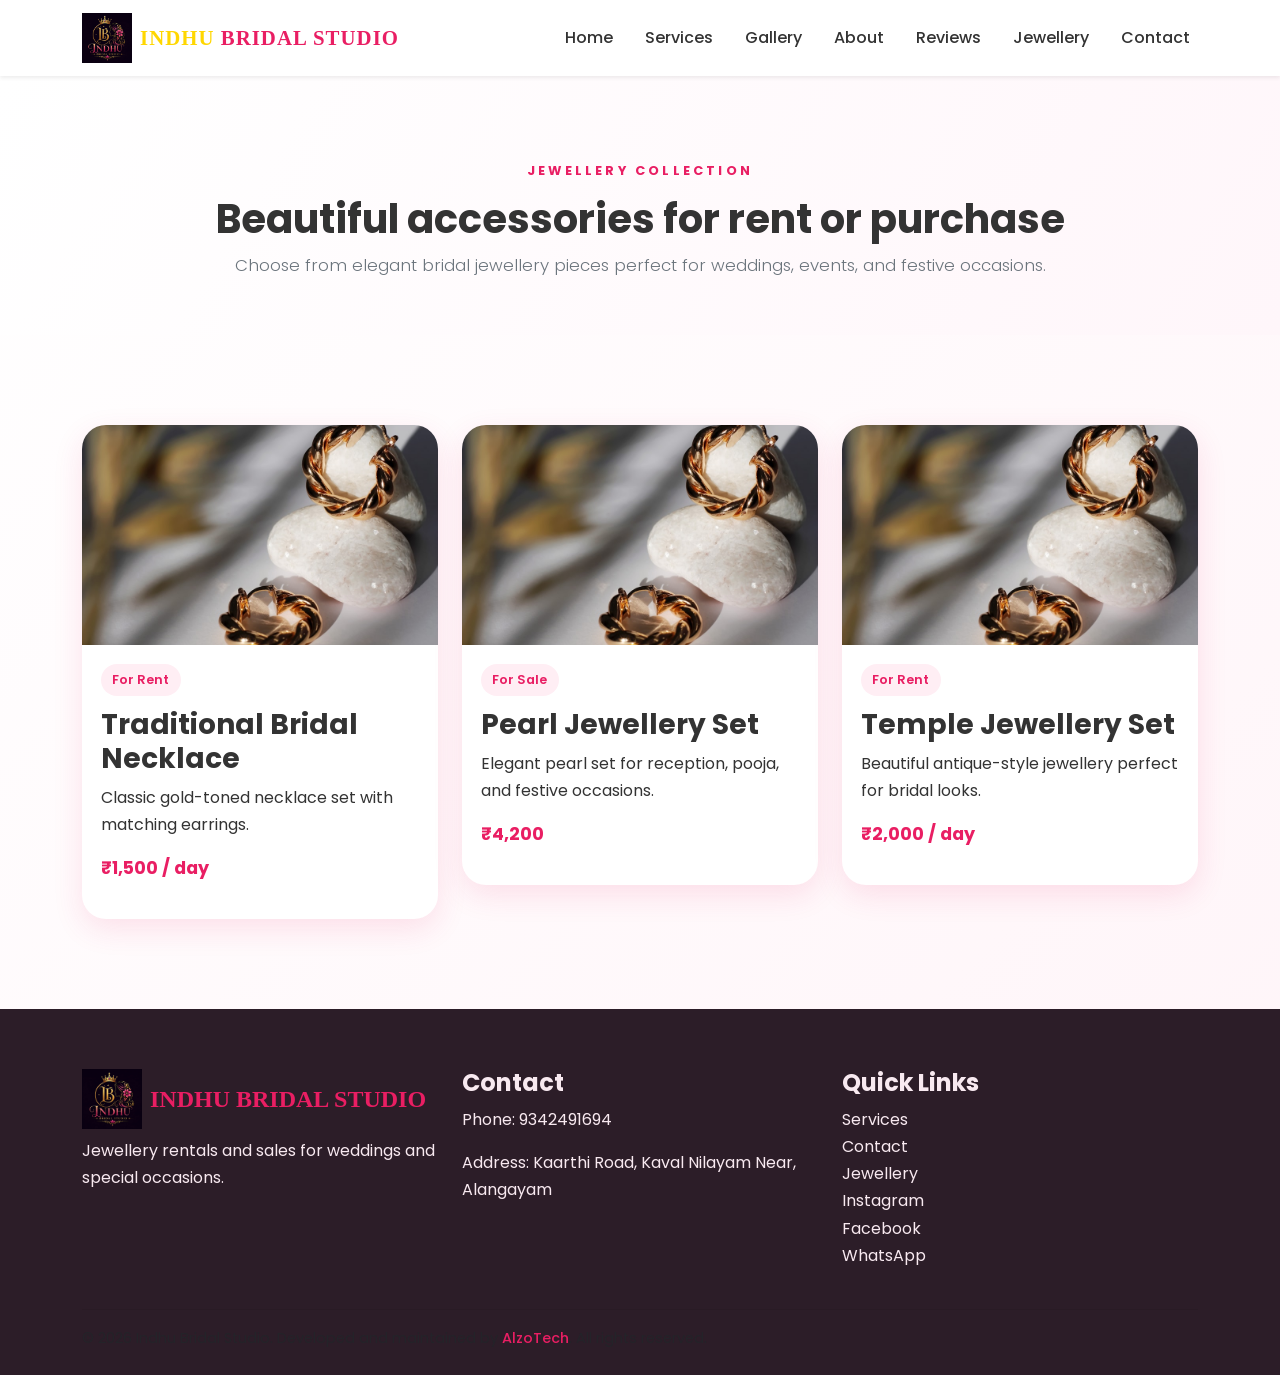
==== commit fc76a02e: "final update" ====
--- a/jewellery.html
+++ b/jewellery.html
@@ -96,7 +96,7 @@
           <div class="col-md-4">
             <h4>Contact</h4>
             <p>Phone: 9342491694</p>
-            <p>Address: Kaarthi Road, Kaval Nilayam Near, Alangayam</p>
+            <p>Address: <a href="https://maps.app.goo.gl/Qq88J6gxSbTpFt1P7" target="_blank" rel="noopener noreferrer" style="color: inherit; text-decoration: none;">Kaarthi Road, Kaval Nilayam Near, Alangayam</a></p>
           </div>
           <div class="col-md-4">
             <h4>Quick Links</h4>
@@ -104,12 +104,28 @@
               <li><a href="index.html#services">Services</a></li>
               <li><a href="index.html#contact">Contact</a></li>
               <li><a href="jewellery.html">Jewellery</a></li>
+              <li><a href="https://www.instagram.com/indhu_bridal_studio2428?igsi=MW5tNDlxc2lseWExdQ==" target="_blank" rel="noopener noreferrer" aria-label="Instagram">Instagram</a></li>
+              <li><a href="https://wa.me/919342491694" target="_blank" rel="noopener noreferrer" aria-label="Facebook">Facebook</a></li>
+              <li><a href="https://wa.me/919342491694" target="_blank" rel="noopener noreferrer" aria-label="WhatsApp">WhatsApp</a></li>
             </ul>
+          </div>
+        </div>
+        <div class="footer-bottom mt-4 pt-3 border-top" style="border-color: rgba(0, 0, 0, 0.08) !important;">
+          <div class="d-flex flex-wrap justify-content-between align-items-center gap-3">
+            <p class="mb-0 text-muted" style="font-size: 0.9rem;">© <span id="year"></span> Indhu Bridal Studio. Developed and maintained by <a href="https://www.instagram.com/alzo_tech?igsi=MTA4ZzZ0bjhuOW8xdw==" target="_blank" rel="noopener noreferrer" style="color: var(--pink); text-decoration: none; font-weight: 500;">AlzoTech</a>. All rights reserved.</p>
           </div>
         </div>
       </div>
     </footer>
 
     <script src="https://cdn.jsdelivr.net/npm/bootstrap@5.3.3/dist/js/bootstrap.bundle.min.js"></script>
+    <script>
+      document.addEventListener('DOMContentLoaded', () => {
+        const year = document.getElementById('year');
+        if (year) {
+          year.textContent = new Date().getFullYear();
+        }
+      });
+    </script>
   </body>
 </html>
--- a/style.css
+++ b/style.css
@@ -249,7 +249,8 @@
   transition: transform 0.4s cubic-bezier(0.165, 0.84, 0.44, 1), box-shadow 0.4s ease;
 }
 
-.gallery-item img {
+.gallery-item img,
+.gallery-item video {
   width: 100%;
   height: auto;
   object-fit: cover;
@@ -257,6 +258,35 @@
   object-fit: unset;
   border-radius: 5px;
   transition: transform 0.6s cubic-bezier(0.165, 0.84, 0.44, 1);
+}
+
+.video-play-overlay {
+  position: absolute;
+  top: 50%;
+  left: 50%;
+  transform: translate(-50%, -50%);
+  width: 50px;
+  height: 50px;
+  background: rgba(233, 30, 99, 0.85);
+  border-radius: 50%;
+  display: flex;
+  align-items: center;
+  justify-content: center;
+  pointer-events: none;
+  transition: all 0.3s ease;
+  box-shadow: 0 4px 15px rgba(0, 0, 0, 0.2);
+  z-index: 2;
+}
+
+.gallery-item:hover .video-play-overlay {
+  transform: translate(-50%, -50%) scale(1.1);
+  background: rgba(233, 30, 99, 1);
+}
+
+.play-icon {
+  color: white;
+  font-size: 1.2rem;
+  margin-left: 3px;
 }
 
 .gallery-item-overlay {
@@ -289,7 +319,8 @@
   box-shadow: 0 20px 40px rgba(44, 29, 40, 0.15);
 }
 
-.gallery-item:hover img {
+.gallery-item:hover img,
+.gallery-item:hover video {
   transform: scale(1.03);
 }
 
